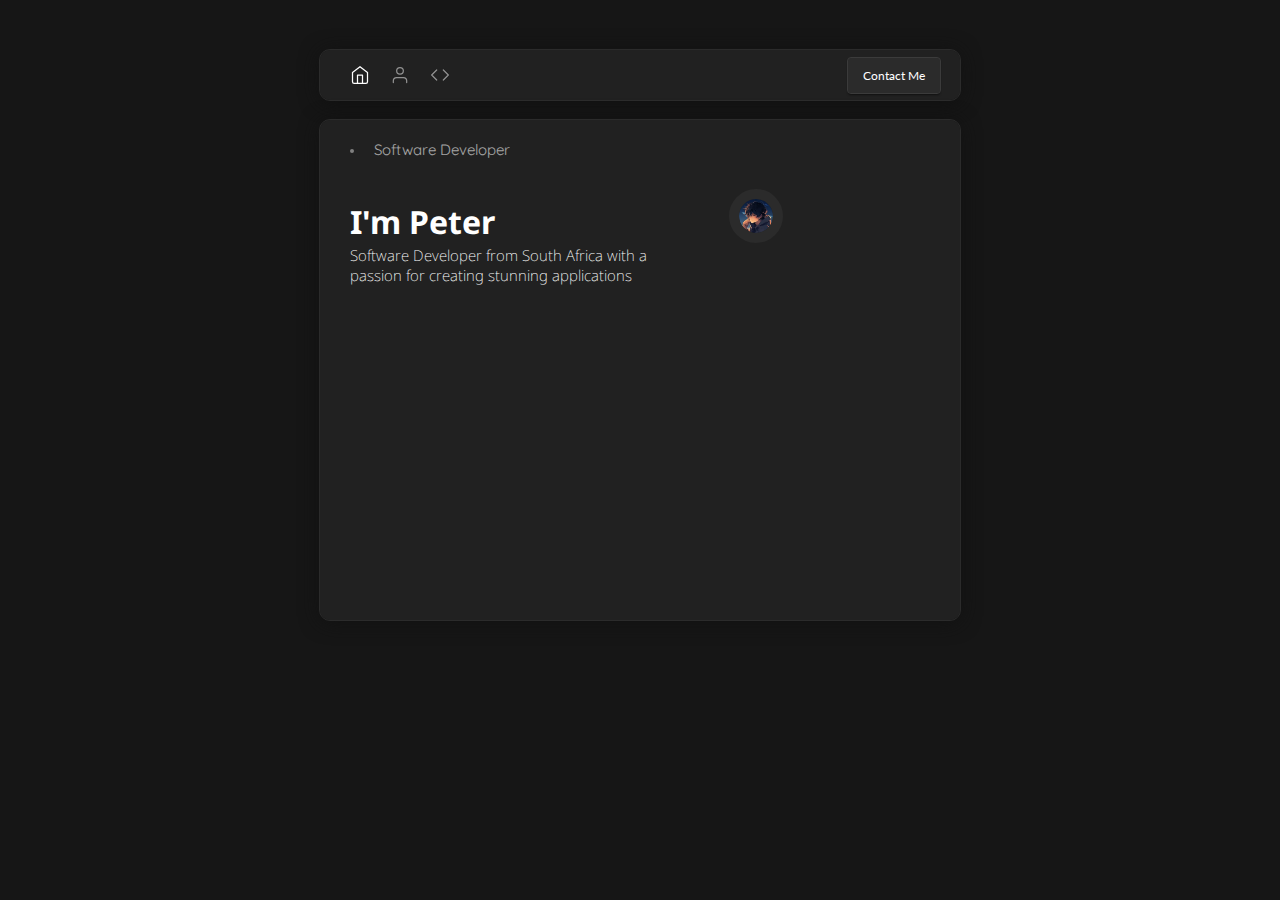
==== src/index.html @ 75a2e940 "feat: new Initial Commit:" ====
<html>
  <head>
    <title>TheOfficialPeter - Website</title>
    <meta name="title" content="TheOfficialPeter" />
    <meta name="description" content="My Personal Website" />
    <meta name="robots" content="index, follow" />
    <meta http-equiv="Content-Type" content="text/html; charset=utf-8" />
    <meta name="language" content="English" />
    <meta name="revisit-after" content="30 days" />
    <meta name="author" content="TheOfficialPeter" />
  </head>
  <link rel="stylesheet" href="main.css" />
  <script src="main.js" type="application/javascript"></script>
  <body>
    <div class="navigation-menu">
      <div class="navigation-menu-left">
        <div id="home" class="navigation-menu-icon"></div>
        <div id="user" class="navigation-menu-icon inactive"></div>
        <div id="code" class="navigation-menu-icon inactive"></div>
      </div>
      <div class="navigation-menu-right">
        <div id="contact-me">Contact Me</div>
      </div>
    </div>

    <div class="content-area">
      <div class="title">
        <div class="bullet"></div>
        <h4>Software Developer</h4>
      </div>

      <div class="persona-section">
        <div>
          <h1 class="name">I'm Peter</h1>
          <h1 class="description">Software Developer from South Africa with a passion for creating stunning applications</h1>
        </div>
        <div>
          <img class="profile" src="images/profile.webp" alt="test">
        </div>
      </div>
    </div>
  </body>
</html>
---- src/main.css ----
@import url('https://fonts.googleapis.com/css2?family=Lato:ital,wght@0,100;0,300;0,400;0,700;0,900;1,100;1,300;1,400;1,700;1,900&family=Quicksand:wght@300..700&display=swap&family=Nunito+Sans:ital,opsz,wght@0,6..12,200..1000;1,6..12,200..1000&display=swap&family=Barlow+Semi+Condensed:ital,wght@0,100;0,200;0,300;0,400;0,500;0,600;0,700;0,800;0,900;1,100;1,200;1,300;1,400;1,500;1,600;1,700;1,800;1,900&family=Noto+Sans:ital,wght@0,100..900;1,100..900');

body {
    margin: 0;
    padding: 0;
    background-color: #161616;
}

/*
Navigation Components
*/

.navigation-menu {
    display: flex;
    justify-content: space-between;
    align-items: center;
    width: 50vw;
    margin-left: calc(50vw/2);
    background-color: #212121;
    border-radius: 10px;
    outline: 1px solid #2B2B2B;
    box-shadow: 0 2px 20px #111111;
    height: 50px;
    margin-top: 50px;
}

.navigation-menu-left {
    display: flex;
    align-items: center;
}

.navigation-menu-right {
    display: flex;
    align-items: center;
}

.navigation-menu-icon {
    position: relative;
    display: inline-block;
    height: 20px;
    width: 20px;
    padding: 10px;
    border-radius: 20px;
    transition: background .5s;
    cursor: pointer;
}

.inactive {
    opacity: .5;
}

.navigation-menu-icon .navigation-menu-icon-tooltip {
    opacity: 0;
    position: absolute;
    text-align: center;
    border-radius: 10px;
    left: calc(-20%);
    right: calc(-20%);
    bottom: -30px;
    font-weight: 300;
    font-size: 12px;
    padding: 5px 7px;
    width: auto;
    color: white;
    background-color: #3b3b3b;
    font-family: Lato;
    transition: all .2s;
}

.navigation-menu-icon:hover .navigation-menu-icon-tooltip {
    opacity: 1;
    transition: all .2s;
}

.inactive:hover {
    opacity: 1;
}

#home {
    margin-left: 20px;
    background-image: url('images/home.svg');
    background-size: cover;
    background-repeat: no-repeat;
    background-origin: content-box;
}

#user {
    background-image: url('images/user.svg');
    background-size: cover;
    background-repeat: no-repeat;
    background-origin: content-box;
}

#code {
    background-image: url('images/code.svg');
    background-size: cover;
    background-repeat: no-repeat;
    background-origin: content-box;
}

#contact-me {
    margin-right: 20px;
    color: white;
    background-color: #2B2B2B;
    padding: 10px 15px;
    outline: 1px solid #3b3b3b;
    border-radius: 3px;
    transition: background .5s;
    cursor: pointer;
    box-shadow: 0 2px 2px #111111;
    font-family: Lato;
    font-size: 12px;
}

#contact-me:hover {
    background-color: #161616;
    transition: background .5s;
}

/*
Content Components
*/

.title {
    display: flex;
    align-items: center;
}

.persona-section {
    display: flex;
    justify-content: space-around;
    flex-direction: row;
    margin-top: 20px;
    margin-left: 30px;
    margin-right: 50px;
}

.name {
    color: white;
    font-family: Noto Sans;
    line-height: 10%;
}

.description {
    color: white;
    font-family: Noto Sans;
    margin-top: 0;
    font-size: 15px;
    font-weight: 200;
    width: 80%;
}

.profile {
    height: auto;
    width: 20%;
    border-radius: 500px;
    outline: 10px solid #2B2B2B
}

.bullet {
    display: inline-flex;
    align-items: center;
    border-radius: 20px;
    height: 4px;
    width: 4px;
    background-color: gray;
    margin-left: 30px;
    margin-top: 3px;
}

h4 {
    display: inline-flex;
    align-items: center;
    color: white;
    opacity: .6;
    font-family: Quicksand;
    font-weight: 400;
    font-size: 15px;
    margin-left: 20px;
}

.content-area {
    background-color: #212121;
    border-radius: 10px;
    outline: 1px solid #2B2B2B;
    box-shadow: 0 2px 20px #111111;
    min-height: 500px;
    margin-top: 20px;
    width: 50vw;
    margin-left: calc(50vw/2);
}

/*
Mobile Styles
*/

.navigation-menu-icon:hover {
    background-color: #2B2B2B;
    transition: background .5s;
}

@media screen and (max-width: 1000px) {
    .navigation-menu {
        width: 75vw;
        margin-left: calc(25vw/2);
    }

    .content-area {
        width: 75vw;
        margin-left: calc(25vw/2);
    }

    .profile {
        float: right;
        width: 200px;
        margin-left: 20px;
    }
}
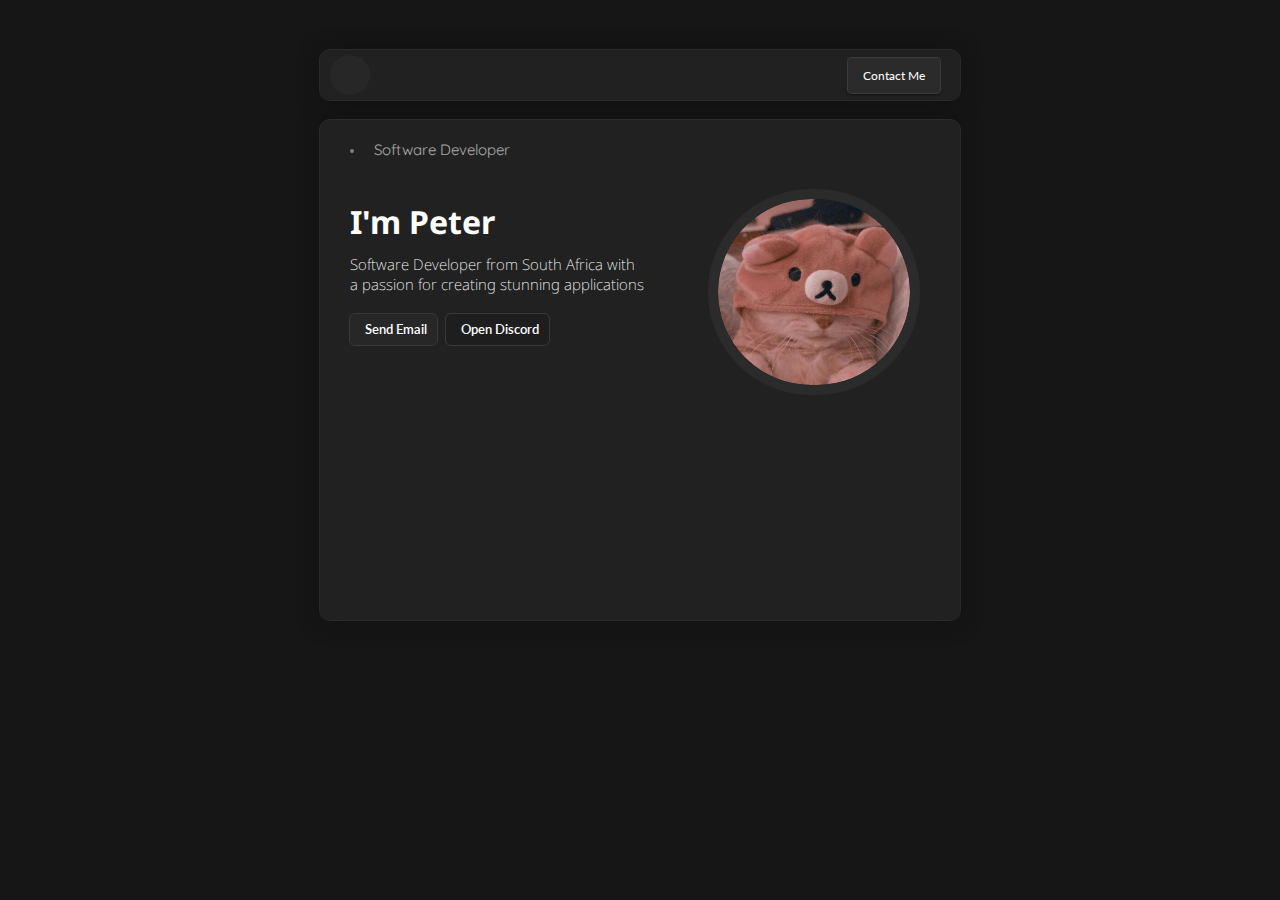
==== commit d7623714: "[+] General Updates" ====
--- a/src/index.html
+++ b/src/index.html
@@ -10,13 +10,14 @@
     <meta name="author" content="TheOfficialPeter" />
   </head>
   <link rel="stylesheet" href="main.css" />
+  <link rel="stylesheet" href="https://cdn.jsdelivr.net/npm/bootstrap-icons@1.11.1/font/bootstrap-icons.css" integrity="sha384-4LISF5TTJX/fLmGSxO53rV4miRxdg84mZsxmO8Rx5jGtp/LbrixFETvWa5a6sESd" crossorigin="anonymous">
   <script src="main.js" type="application/javascript"></script>
   <body>
     <div class="navigation-menu">
       <div class="navigation-menu-left">
-        <div id="home" class="navigation-menu-icon"></div>
-        <div id="user" class="navigation-menu-icon inactive"></div>
-        <div id="code" class="navigation-menu-icon inactive"></div>
+        <div class="bi bi-house navigation-menu-icon"></div>
+        <div class="bi bi-kanban navigation-menu-icon inactive"></div>
+        <div class="bi bi-person navigation-menu-icon inactive"></div>
       </div>
       <div class="navigation-menu-right">
         <div id="contact-me">Contact Me</div>
@@ -29,15 +30,23 @@
         <h4>Software Developer</h4>
       </div>
 
-      <div class="persona-section">
+      <div class="persona-area">
         <div>
           <h1 class="name">I'm Peter</h1>
           <h1 class="description">Software Developer from South Africa with a passion for creating stunning applications</h1>
+          <div class="button-group">
+            <button class="button-hover"><i class="bi bi-envelope"></i> Send Email</button>
+            <button class="dark dark-button-hover"><i class="bi bi-discord"></i> Open Discord</button>
+          </div>
         </div>
         <div>
           <img class="profile" src="images/profile.webp" alt="test">
         </div>
       </div>
+
+      <div class="showcase-area">
+
+      </div>
     </div>
   </body>
 </html>
--- a/src/main.css
+++ b/src/main.css
@@ -26,7 +26,9 @@
 
 .navigation-menu-left {
     display: flex;
-    align-items: center;
+    gap: 10px;
+    align-items: center;
+    margin-left: 10px;
 }
 
 .navigation-menu-right {
@@ -36,16 +38,26 @@
 
 .navigation-menu-icon {
     position: relative;
-    display: inline-block;
+    display: inline-flex;
+    justify-content: center;
+    align-items: center;
     height: 20px;
+    color: white;
     width: 20px;
     padding: 10px;
     border-radius: 20px;
+    background: #272727;
     transition: background .5s;
     cursor: pointer;
 }
 
+.navigation-menu-icon:hover {
+    background-color: #2B2B2B;
+    transition: background .5s;
+}
+
 .inactive {
+    background: transparent;
     opacity: .5;
 }
 
@@ -126,7 +138,7 @@
     align-items: center;
 }
 
-.persona-section {
+.persona-area {
     display: flex;
     justify-content: space-around;
     flex-direction: row;
@@ -144,7 +156,7 @@
 .description {
     color: white;
     font-family: Noto Sans;
-    margin-top: 0;
+    margin-top: 30px;
     font-size: 15px;
     font-weight: 200;
     width: 80%;
@@ -152,7 +164,7 @@
 
 .profile {
     height: auto;
-    width: 20%;
+    width: 15vw;
     border-radius: 500px;
     outline: 10px solid #2B2B2B
 }
@@ -190,14 +202,46 @@
     margin-left: calc(50vw/2);
 }
 
+.button-group {
+  margin-top: 20px;
+}
+
+button {
+  display: inline-flex;
+  justify-content: space-between;
+  gap: 5px;
+  align-items: center;
+  cursor: pointer;
+  background: #272727;
+  outline: 1.2px solid #3a3a3a;
+  border-radius: 5px;
+  color: white;
+  font-family: Lato;
+  margin-right: 5px;
+  border: 0;
+  padding: 7.5px 10px;
+  box-shadow: 0 2px 20px solid #111111;
+  font-weight: 600;
+  transition: background .2s;
+}
+
+.button-hover:hover {
+  background: #111111;
+  transition: background .2s;
+}
+
+.dark-button-hover:hover {
+  background: #111111;
+  transition: background .2s;
+}
+
+.dark {
+  background: rgba(5,5,5,.1);
+}
+
 /*
 Mobile Styles
 */
-
-.navigation-menu-icon:hover {
-    background-color: #2B2B2B;
-    transition: background .5s;
-}
 
 @media screen and (max-width: 1000px) {
     .navigation-menu {
@@ -215,4 +259,4 @@
         width: 200px;
         margin-left: 20px;
     }
-}+}
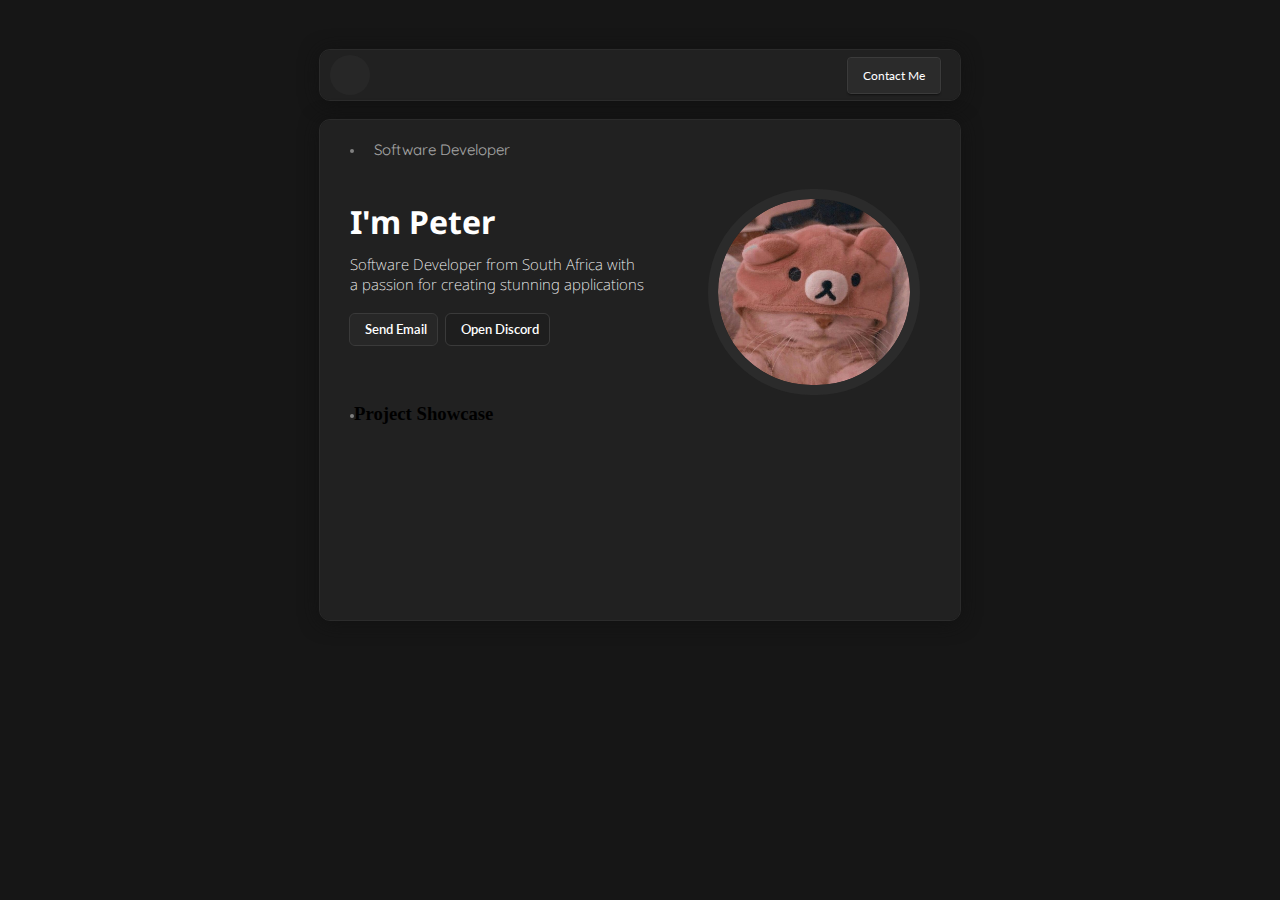
==== commit d4af67a1: "[+] More Updated" ====
--- a/src/index.html
+++ b/src/index.html
@@ -45,7 +45,16 @@
       </div>
 
       <div class="showcase-area">
+        <div class="title">
+          <div class="bullet"></div>
+          <h3>Project Showcase </h3>
+        </div>
 
+        <div class="showcase-group">
+          <div class="showcase-item"></div>
+          <div class="showcase-item"></div>
+          <div class="showcase-item"></div>
+        </div>
       </div>
     </div>
   </body>
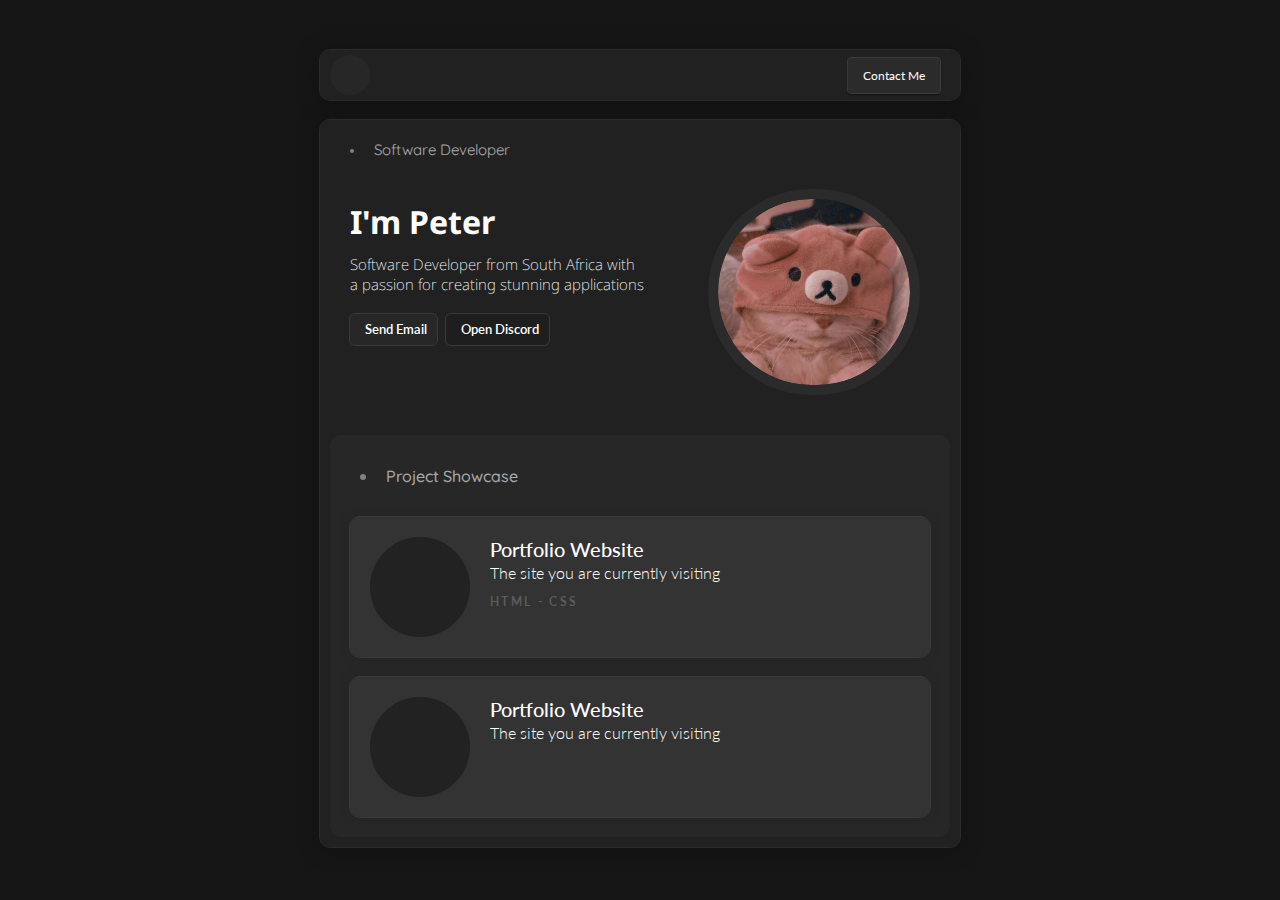
==== commit c9923e5a: "[+] General Update" ====
--- a/src/index.html
+++ b/src/index.html
@@ -51,9 +51,31 @@
         </div>
 
         <div class="showcase-group">
-          <div class="showcase-item"></div>
-          <div class="showcase-item"></div>
-          <div class="showcase-item"></div>
+          <div class="showcase-item">
+            <div class="showcase-image"></div>
+            <div class="content"> 
+              <h1>Portfolio Website</h1> 
+              <h2>The site you are currently visiting</h2> 
+              <ul class="tags">
+                <li>HTML -</li>
+                <li>CSS</li>
+              </ul>
+            </div>
+            <div class="arrow">
+              <a class="bi bi-arrow-up-right-square"></a>
+            </div>
+          </div>
+
+          <div class="showcase-item">
+            <div class="showcase-image"></div>
+            <div class="content"> 
+              <h1>Portfolio Website</h1> 
+              <h2>The site you are currently visiting</h2> 
+            </div>
+            <div class="arrow">
+              <a class="bi bi-arrow-up-right-square"></a>
+            </div>
+          </div>  
         </div>
       </div>
     </div>
--- a/src/main.css
+++ b/src/main.css
@@ -180,6 +180,37 @@
     margin-top: 3px;
 }
 
+.showcase-area .bullet {
+  height: 6px;
+  width: 6px;
+}
+
+.showcase-area h3 {
+    display: inline-flex;
+    align-items: center;
+    color: white;
+    opacity: .6;
+    font-family: Quicksand;
+    font-weight: 500;
+    font-size: 16px;
+    margin-left: 20px;
+}
+
+.showcase-area .title {
+  padding-top: 15px;
+}
+
+.showcase-group {
+  display: flex;
+  gap: 20px;
+  flex-direction: column;
+  justify-content: center;
+  margin-left: 20px;
+  margin-right: 20px;
+  margin-top: 15px;
+  padding-bottom: 20px;
+}
+
 h4 {
     display: inline-flex;
     align-items: center;
@@ -200,6 +231,7 @@
     margin-top: 20px;
     width: 50vw;
     margin-left: calc(50vw/2);
+    padding-bottom: 10px;
 }
 
 .button-group {
@@ -239,6 +271,87 @@
   background: rgba(5,5,5,.1);
 }
 
+.showcase-area {
+  margin-top: 50px;
+  margin-left: 10px;
+  margin-right: 10px;
+  min-height: 200px;
+  background: #272727;
+  border-radius: 10px;
+}
+
+.showcase-item {
+  position: relative;
+  display: flex;
+  gap: 20px;
+  align-items: flex-start;
+  background: #333333;
+  box-shadow: 0 0 10px 0 #222222;
+  border-radius: 10px;
+  width: 100%;
+  outline: 1px solid #3a3a3a;
+  padding: 20px 0;
+}
+
+.showcase-item .showcase-image {
+  display: inline-flex;
+  height: 100px;
+  width: 100px;
+  background: #222222;
+  border-radius: 500px;
+  margin-left: 20px;
+}
+
+.showcase-item .content {
+  display: inline-flex;
+  flex-direction: column; 
+  gap: 2px;
+}
+
+.showcase-item h1 {
+  font-size: 20px;
+  font-family: Lato;
+  color: white;
+  margin: 0;
+  font-weight: 500;
+}
+
+.showcase-item h2 {
+  font-size: 16px;
+  padding: 0;
+  margin: 0;
+  font-family: Lato;
+  color: white;
+  font-weight: 300;
+}
+
+.showcase-item .tags {
+  margin-top: 10px;
+  list-style-type: none;
+  color: white;
+  font-size: 12px;
+  letter-spacing: .2em;
+  font-weight: 600;
+  font-family: Lato;
+  padding: 0;
+  display: flex;
+  flex-direction: row;
+  opacity: .2;
+  gap: 5px;
+}
+
+.showcase-item .arrow {
+  position: absolute;
+  display: flex;
+  right: 20px;
+  top: 0;
+  bottom: 0;
+  align-items: center;
+  float: right;
+  color: white;
+  font-size: 30px;
+}
+
 /*
 Mobile Styles
 */
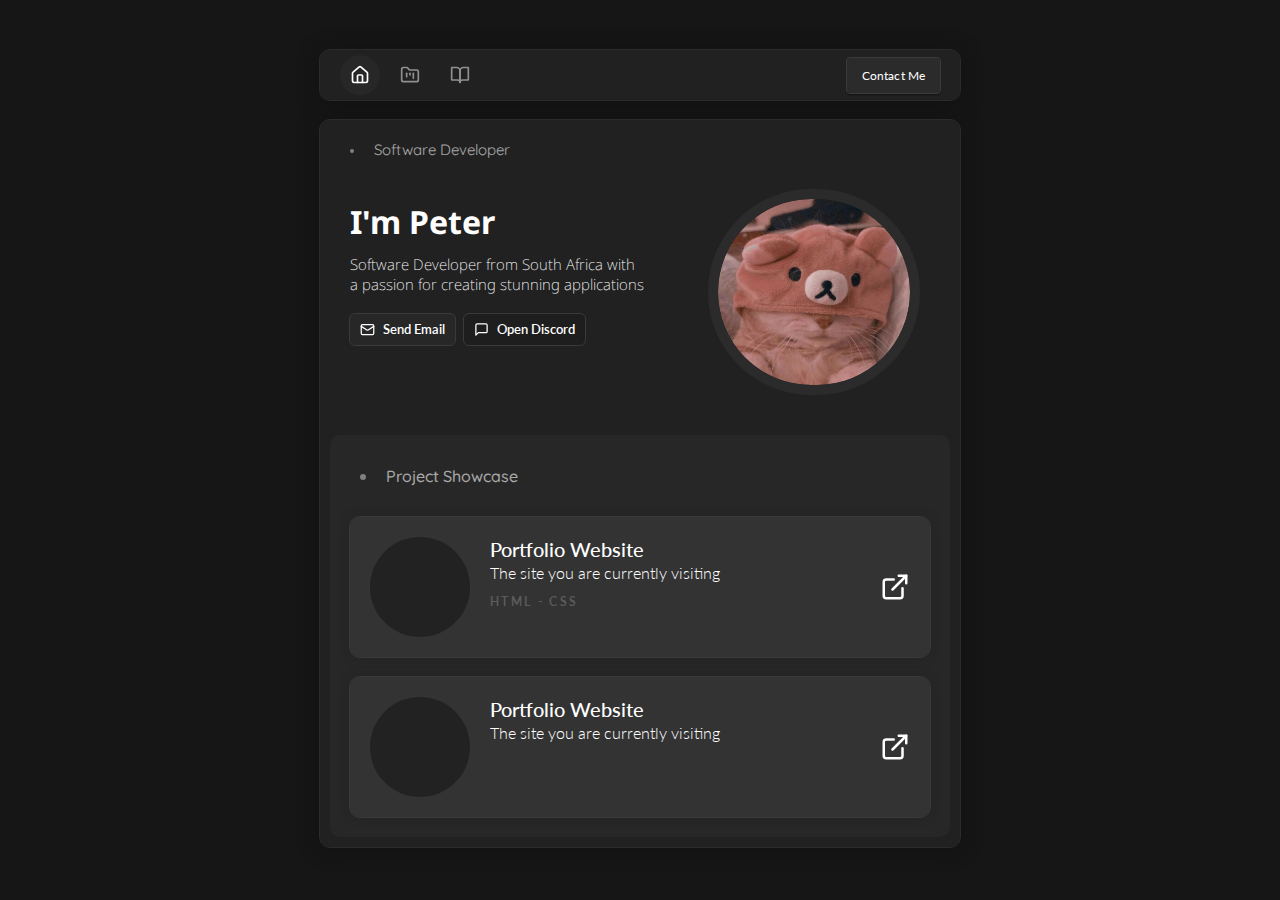
==== commit be7e8196: "[+] Added more stuff. STABLE" ====
--- a/src/index.html
+++ b/src/index.html
@@ -10,14 +10,13 @@
     <meta name="author" content="TheOfficialPeter" />
   </head>
   <link rel="stylesheet" href="main.css" />
-  <link rel="stylesheet" href="https://cdn.jsdelivr.net/npm/bootstrap-icons@1.11.1/font/bootstrap-icons.css" integrity="sha384-4LISF5TTJX/fLmGSxO53rV4miRxdg84mZsxmO8Rx5jGtp/LbrixFETvWa5a6sESd" crossorigin="anonymous">
   <script src="main.js" type="application/javascript"></script>
   <body>
     <div class="navigation-menu">
       <div class="navigation-menu-left">
-        <div class="bi bi-house navigation-menu-icon"></div>
-        <div class="bi bi-kanban navigation-menu-icon inactive"></div>
-        <div class="bi bi-person navigation-menu-icon inactive"></div>
+        <div id="home" class="navigation-menu-icon"></div>
+        <div id="showcase" class="navigation-menu-icon inactive"></div>
+        <div id="profile" class="navigation-menu-icon inactive"></div>
       </div>
       <div class="navigation-menu-right">
         <div id="contact-me">Contact Me</div>
@@ -35,8 +34,8 @@
           <h1 class="name">I'm Peter</h1>
           <h1 class="description">Software Developer from South Africa with a passion for creating stunning applications</h1>
           <div class="button-group">
-            <button class="button-hover"><i class="bi bi-envelope"></i> Send Email</button>
-            <button class="dark dark-button-hover"><i class="bi bi-discord"></i> Open Discord</button>
+            <button class="button-hover"><i id="email"></i> Send Email</button>
+            <button class="dark dark-button-hover"><i id="discord"></i> Open Discord</button>
           </div>
         </div>
         <div>
@@ -62,7 +61,7 @@
               </ul>
             </div>
             <div class="arrow">
-              <a class="bi bi-arrow-up-right-square"></a>
+              <div class="inner-arrow"></div>
             </div>
           </div>
 
@@ -73,7 +72,7 @@
               <h2>The site you are currently visiting</h2> 
             </div>
             <div class="arrow">
-              <a class="bi bi-arrow-up-right-square"></a>
+              <div class="inner-arrow"></div>
             </div>
           </div>  
         </div>
--- a/src/main.css
+++ b/src/main.css
@@ -89,22 +89,40 @@
 }
 
 #home {
-    margin-left: 20px;
-    background-image: url('images/home.svg');
+    margin-left: 10px;
+    background-image: url('images/house.svg');
     background-size: cover;
     background-repeat: no-repeat;
     background-origin: content-box;
 }
 
-#user {
-    background-image: url('images/user.svg');
+#showcase {
+    background-image: url('images/showcase.svg');
     background-size: cover;
     background-repeat: no-repeat;
     background-origin: content-box;
 }
 
-#code {
-    background-image: url('images/code.svg');
+#profile {
+    background-image: url('images/profile.svg');
+    background-size: cover;
+    background-repeat: no-repeat;
+    background-origin: content-box;
+}
+
+#email {
+    width: 15px;
+    height: 15px;
+    background-image: url('images/email.svg');
+    background-size: cover;
+    background-repeat: no-repeat;
+    background-origin: content-box;
+}
+
+#discord {
+    width: 15px;
+    height: 15px;
+    background-image: url('images/discord.svg');
     background-size: cover;
     background-repeat: no-repeat;
     background-origin: content-box;
@@ -121,6 +139,7 @@
     cursor: pointer;
     box-shadow: 0 2px 2px #111111;
     font-family: Lato;
+    letter-spacing: .01em;
     font-size: 12px;
 }
 
@@ -241,7 +260,7 @@
 button {
   display: inline-flex;
   justify-content: space-between;
-  gap: 5px;
+  gap: 8px;
   align-items: center;
   cursor: pointer;
   background: #272727;
@@ -348,8 +367,24 @@
   bottom: 0;
   align-items: center;
   float: right;
-  color: white;
-  font-size: 30px;
+}
+
+.inner-arrow {
+  height: 30px;
+  width: 30px;
+  background: url("./images/arrow.svg");
+  background-size: contain;
+  background-position: center;
+  cursor: pointer;
+  background-repeat: no-repeat;
+  transition: all .2s;
+}
+
+
+.inner-arrow:hover {
+  height: 35px;
+  width: 35px;
+  transition: all .2s;
 }
 
 /*
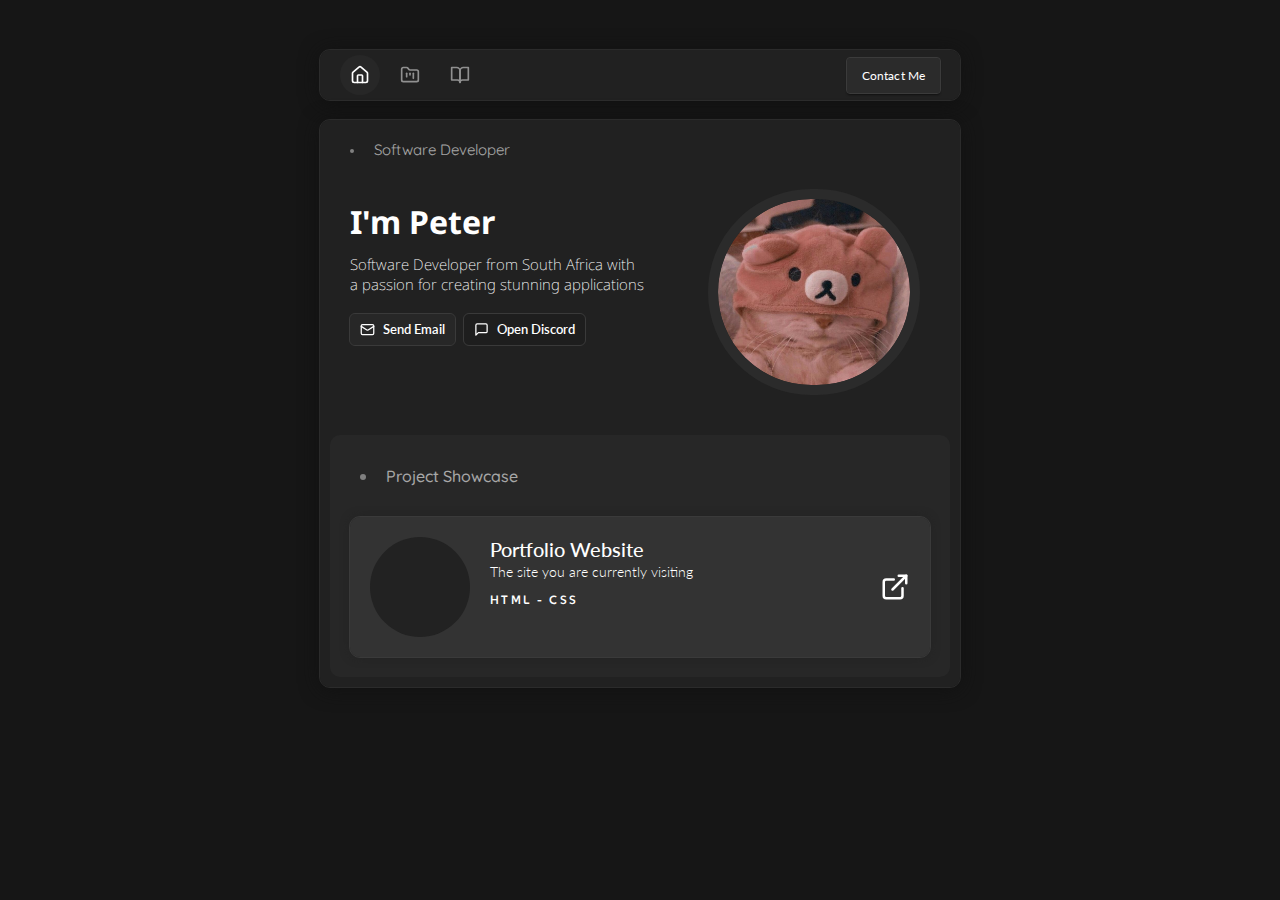
==== commit 488817ed: "[+] General Update" ====
--- a/src/index.html
+++ b/src/index.html
@@ -1,82 +1,79 @@
 <html>
-  <head>
-    <title>TheOfficialPeter - Website</title>
-    <meta name="title" content="TheOfficialPeter" />
-    <meta name="description" content="My Personal Website" />
-    <meta name="robots" content="index, follow" />
-    <meta http-equiv="Content-Type" content="text/html; charset=utf-8" />
-    <meta name="language" content="English" />
-    <meta name="revisit-after" content="30 days" />
-    <meta name="author" content="TheOfficialPeter" />
-  </head>
-  <link rel="stylesheet" href="main.css" />
-  <script src="main.js" type="application/javascript"></script>
-  <body>
-    <div class="navigation-menu">
-      <div class="navigation-menu-left">
-        <div id="home" class="navigation-menu-icon"></div>
+
+<head>
+  <title>TheOfficialPeter - Website</title>
+  <meta name="title" content="TheOfficialPeter" />
+  <meta name="description" content="My Personal Website" />
+  <meta name="robots" content="index, follow" />
+  <meta http-equiv="Content-Type" content="text/html; charset=utf-8" />
+  <meta name="language" content="English" />
+  <meta name="revisit-after" content="30 days" />
+  <meta name="author" content="TheOfficialPeter" />
+</head>
+<link rel="stylesheet" href="main.css" />
+<script src="main.js" type="application/javascript"></script>
+
+<body>
+  <div class="navigation-menu">
+    <div class="navigation-menu-left">
+      <div id="home" class="navigation-menu-icon"></div>
+      <a href="showcase.html">
         <div id="showcase" class="navigation-menu-icon inactive"></div>
+      </a>
+      <a href="about.html">
         <div id="profile" class="navigation-menu-icon inactive"></div>
+      </a>
+    </div>
+    <div class="navigation-menu-right">
+      <div id="contact-me">Contact Me</div>
+    </div>
+  </div>
+
+  <div class="content-area">
+    <div class="title">
+      <div class="bullet"></div>
+      <h4>Software Developer</h4>
+    </div>
+
+    <div class="persona-area">
+      <div>
+        <h1 class="name">I'm Peter</h1>
+        <h1 class="description">Software Developer from South Africa with a passion for creating stunning applications
+        </h1>
+        <div class="button-group">
+          <button class="button-hover"><i id="email"></i> Send Email</button>
+          <button class="dark dark-button-hover"><i id="discord"></i> Open Discord</button>
+        </div>
       </div>
-      <div class="navigation-menu-right">
-        <div id="contact-me">Contact Me</div>
+      <div>
+        <img class="profile" src="images/profile.webp" alt="test">
       </div>
     </div>
 
-    <div class="content-area">
+    <div class="showcase-area">
       <div class="title">
         <div class="bullet"></div>
-        <h4>Software Developer</h4>
+        <h3>Project Showcase </h3>
       </div>
 
-      <div class="persona-area">
-        <div>
-          <h1 class="name">I'm Peter</h1>
-          <h1 class="description">Software Developer from South Africa with a passion for creating stunning applications</h1>
-          <div class="button-group">
-            <button class="button-hover"><i id="email"></i> Send Email</button>
-            <button class="dark dark-button-hover"><i id="discord"></i> Open Discord</button>
+      <div class="showcase-group">
+        <div class="showcase-item">
+          <div class="showcase-image"></div>
+          <div class="content">
+            <h1>Portfolio Website</h1>
+            <h2>The site you are currently visiting</h2>
+            <ul class="tags">
+              <li>HTML -</li>
+              <li>CSS</li>
+            </ul>
           </div>
-        </div>
-        <div>
-          <img class="profile" src="images/profile.webp" alt="test">
-        </div>
-      </div>
-
-      <div class="showcase-area">
-        <div class="title">
-          <div class="bullet"></div>
-          <h3>Project Showcase </h3>
-        </div>
-
-        <div class="showcase-group">
-          <div class="showcase-item">
-            <div class="showcase-image"></div>
-            <div class="content"> 
-              <h1>Portfolio Website</h1> 
-              <h2>The site you are currently visiting</h2> 
-              <ul class="tags">
-                <li>HTML -</li>
-                <li>CSS</li>
-              </ul>
-            </div>
-            <div class="arrow">
-              <div class="inner-arrow"></div>
-            </div>
+          <div class="arrow">
+            <div class="inner-arrow"></div>
           </div>
-
-          <div class="showcase-item">
-            <div class="showcase-image"></div>
-            <div class="content"> 
-              <h1>Portfolio Website</h1> 
-              <h2>The site you are currently visiting</h2> 
-            </div>
-            <div class="arrow">
-              <div class="inner-arrow"></div>
-            </div>
-          </div>  
         </div>
       </div>
     </div>
-  </body>
+  </div>
+</body>
+
 </html>
--- a/src/main.css
+++ b/src/main.css
@@ -1,4 +1,4 @@
-@import url('https://fonts.googleapis.com/css2?family=Lato:ital,wght@0,100;0,300;0,400;0,700;0,900;1,100;1,300;1,400;1,700;1,900&family=Quicksand:wght@300..700&display=swap&family=Nunito+Sans:ital,opsz,wght@0,6..12,200..1000;1,6..12,200..1000&display=swap&family=Barlow+Semi+Condensed:ital,wght@0,100;0,200;0,300;0,400;0,500;0,600;0,700;0,800;0,900;1,100;1,200;1,300;1,400;1,500;1,600;1,700;1,800;1,900&family=Noto+Sans:ital,wght@0,100..900;1,100..900');
+@import url('https://fonts.googleapis.com/css2?family=Lato:ital,wght@0,100;0,300;0,400;0,700;0,900;1,100;1,300;1,400;1,700;1,900&family=Quicksand:wght@300..700&display=swap&family=Nunito+Sans:ital,opsz,wght@0,6..12,200..1000;1,6..12,200..1000&display=swap&family=Barlow+Semi+Condensed:ital,wght@0,100;0,200;0,300;0,400;0,500;0,600;0,700;0,800;0,900;1,100;1,200;1,300;1,400;1,500;1,600;1,700;1,800;1,900&family=Noto+Sans:ital,wght@0,100..900;1,100..900&family=Noto+Sans:ital,wght@0,100..900;1,100..900&display=swap&family=SUSE:wght@100..800&display=swap');
 
 body {
     margin: 0;
@@ -166,6 +166,14 @@
     margin-right: 50px;
 }
 
+.persona-area-left {
+  justify-content: flex-start;
+
+  .description {
+    width: 75%;
+  }
+}
+
 .name {
     color: white;
     font-family: Noto Sans;
@@ -178,7 +186,7 @@
     margin-top: 30px;
     font-size: 15px;
     font-weight: 200;
-    width: 80%;
+    width: 100%;
 }
 
 .profile {
@@ -215,7 +223,7 @@
     margin-left: 20px;
 }
 
-.showcase-area .title {
+.showcase-area .title, .blog-area .title {
   padding-top: 15px;
 }
 
@@ -299,11 +307,46 @@
   border-radius: 10px;
 }
 
+.blog-area {
+  margin-top: 50px;
+  margin-left: 10px;
+  margin-right: 10px;
+  min-height: 200px;
+  background: #272727;
+  border-radius: 10px;
+}
+
+.blog-group {
+  display: flex;
+  gap: 20px;
+  flex-direction: column;
+  justify-content: center;
+  margin-left: 20px;
+  margin-right: 20px;
+  margin-top: 15px;
+  padding-bottom: 20px;
+}
+
 .showcase-item {
   position: relative;
   display: flex;
   gap: 20px;
   align-items: flex-start;
+  flex-wrap: wrap;
+  background: #333333;
+  box-shadow: 0 0 10px 0 #222222;
+  border-radius: 10px;
+  width: 100%;
+  outline: 1px solid #3a3a3a;
+  padding: 20px 0;
+}
+
+.blog-item {
+  position: relative;
+  display: flex;
+  gap: 20px;
+  align-items: flex-start;
+  flex-wrap: wrap;
   background: #333333;
   box-shadow: 0 0 10px 0 #222222;
   border-radius: 10px;
@@ -321,10 +364,381 @@
   margin-left: 20px;
 }
 
+.showcase-item .content, .blog-item .content {
+  display: inline-flex;
+  flex-direction: column; 
+  gap: 2px;
+  width: 70%;
+}
+
+.showcase-item h1, .blog-item h1 {
+  font-size: 20px;
+  font-family: Lato;
+  color: white;
+  margin: 0;
+  font-weight: 500;
+}
+
+.showcase-item h2, .blog-item h2 {
+  font-size: 16px;
+  padding: 0;
+  margin: 0;
+  font-family: lato;
+  color: white;
+  font-weight: 300;
+}
+
+.blog-item h2 {
+  margin-top: 10px;
+  font-size: 14px;
+  letter-spacing: .1em;
+  font-family: SUSE;
+}
+
+.showcase-item h3, .blog-item h3 {
+  font-size: 16px;
+  padding: 0;
+  margin: 0 10px 0 10px;
+  font-family: lato;
+  color: white;
+  font-weight: 300;
+}
+
+body {
+    margin: 0;
+    padding: 0;
+    background-color: #161616;
+}
+
+/*
+Navigation Components
+*/
+
+.navigation-menu {
+    display: flex;
+    justify-content: space-between;
+    align-items: center;
+    width: 50vw;
+    margin-left: calc(50vw/2);
+    background-color: #212121;
+    border-radius: 10px;
+    outline: 1px solid #2B2B2B;
+    box-shadow: 0 2px 20px #111111;
+    height: 50px;
+    margin-top: 50px;
+}
+
+.navigation-menu-left {
+    display: flex;
+    gap: 10px;
+    align-items: center;
+    margin-left: 10px;
+}
+
+.navigation-menu-right {
+    display: flex;
+    align-items: center;
+}
+
+.navigation-menu-icon {
+    position: relative;
+    display: inline-flex;
+    justify-content: center;
+    align-items: center;
+    height: 20px;
+    color: white;
+    width: 20px;
+    padding: 10px;
+    border-radius: 20px;
+    background: #272727;
+    transition: background .5s;
+    cursor: pointer;
+}
+
+.navigation-menu-icon:hover {
+    background-color: #2B2B2B;
+    transition: background .5s;
+}
+
+.inactive {
+    background: transparent;
+    opacity: .5;
+}
+
+.navigation-menu-icon .navigation-menu-icon-tooltip {
+    opacity: 0;
+    position: absolute;
+    text-align: center;
+    border-radius: 10px;
+    left: calc(-20%);
+    right: calc(-20%);
+    bottom: -30px;
+    font-weight: 300;
+    font-size: 12px;
+    padding: 5px 7px;
+    width: auto;
+    color: white;
+    background-color: #3b3b3b;
+    font-family: Lato;
+    transition: all .2s;
+}
+
+.navigation-menu-icon:hover .navigation-menu-icon-tooltip {
+    opacity: 1;
+    transition: all .2s;
+}
+
+.inactive:hover {
+    opacity: 1;
+}
+
+#home {
+    margin-left: 10px;
+    background-image: url('images/house.svg');
+    background-size: cover;
+    background-repeat: no-repeat;
+    background-origin: content-box;
+}
+
+#showcase {
+    background-image: url('images/showcase.svg');
+    background-size: cover;
+    background-repeat: no-repeat;
+    background-origin: content-box;
+}
+
+#profile {
+    background-image: url('images/profile.svg');
+    background-size: cover;
+    background-repeat: no-repeat;
+    background-origin: content-box;
+}
+
+#email {
+    width: 15px;
+    height: 15px;
+    background-image: url('images/email.svg');
+    background-size: cover;
+    background-repeat: no-repeat;
+    background-origin: content-box;
+}
+
+#discord {
+    width: 15px;
+    height: 15px;
+    background-image: url('images/discord.svg');
+    background-size: cover;
+    background-repeat: no-repeat;
+    background-origin: content-box;
+}
+
+#contact-me {
+    margin-right: 20px;
+    color: white;
+    background-color: #2B2B2B;
+    padding: 10px 15px;
+    outline: 1px solid #3b3b3b;
+    border-radius: 3px;
+    transition: background .5s;
+    cursor: pointer;
+    box-shadow: 0 2px 2px #111111;
+    font-family: Lato;
+    letter-spacing: .01em;
+    font-size: 12px;
+}
+
+#contact-me:hover {
+    background-color: #161616;
+    transition: background .5s;
+}
+
+/*
+Content Components
+*/
+
+.title {
+    display: flex;
+    align-items: center;
+}
+
+.persona-area {
+    display: flex;
+    justify-content: space-around;
+    flex-direction: row;
+    margin-top: 20px;
+    margin-left: 30px;
+    margin-right: 50px;
+}
+
+.persona-area-left {
+  justify-content: flex-start;
+
+  .description {
+    width: 75%;
+  }
+}
+
+.name {
+    color: white;
+    font-family: Noto Sans;
+    line-height: 10%;
+}
+
+.description {
+    color: white;
+    font-family: Noto Sans;
+    margin-top: 30px;
+    font-size: 15px;
+    font-weight: 200;
+    width: 80%;
+}
+
+.profile {
+    height: auto;
+    width: 15vw;
+    border-radius: 500px;
+    outline: 10px solid #2B2B2B
+}
+
+.bullet {
+    display: inline-flex;
+    align-items: center;
+    border-radius: 20px;
+    height: 4px;
+    width: 4px;
+    background-color: gray;
+    margin-left: 30px;
+    margin-top: 3px;
+}
+
+.showcase-area .bullet, .blog-area .bullet {
+  height: 6px;
+  width: 6px;
+}
+
+.showcase-area h3, .blog-area h3 {
+    display: inline-flex;
+    align-items: center;
+    color: white;
+    opacity: .6;
+    font-family: Quicksand;
+    font-weight: 500;
+    font-size: 16px;
+    margin-left: 20px;
+}
+
+.showcase-area .title, .blog-area .title {
+  padding-top: 15px;
+}
+
+h4 {
+    display: inline-flex;
+    align-items: center;
+    color: white;
+    opacity: .6;
+    font-family: Quicksand;
+    font-weight: 400;
+    font-size: 15px;
+    margin-left: 20px;
+}
+
+.content-area {
+    background-color: #212121;
+    border-radius: 10px;
+    outline: 1px solid #2B2B2B;
+    box-shadow: 0 2px 20px #111111;
+    min-height: 500px;
+    margin-top: 20px;
+    width: 50vw;
+    margin-left: calc(50vw/2);
+    padding-bottom: 10px;
+}
+
+.button-group {
+  margin-top: 20px;
+}
+
+button {
+  display: inline-flex;
+  justify-content: space-between;
+  gap: 8px;
+  align-items: center;
+  cursor: pointer;
+  background: #272727;
+  outline: 1.2px solid #3a3a3a;
+  border-radius: 5px;
+  color: white;
+  font-family: Lato;
+  margin-right: 5px;
+  border: 0;
+  padding: 7.5px 10px;
+  box-shadow: 0 2px 20px solid #111111;
+  font-weight: 600;
+  transition: background .2s;
+}
+
+.button-hover:hover {
+  background: #111111;
+  transition: background .2s;
+}
+
+.dark-button-hover:hover {
+  background: #111111;
+  transition: background .2s;
+}
+
+.dark {
+  background: rgba(5,5,5,.1);
+}
+
+.showcase-area {
+  margin-top: 50px;
+  margin-left: 10px;
+  margin-right: 10px;
+  min-height: 200px;
+  background: #272727;
+  border-radius: 10px;
+}
+
+.showcase-group {
+  display: flex;
+  gap: 20px;
+  flex-direction: column;
+  justify-content: center;
+  margin-left: 20px;
+  margin-right: 20px;
+  margin-top: 15px;
+  padding-bottom: 20px;
+}
+
+.showcase-item {
+  position: relative;
+  display: flex;
+  gap: 20px;
+  align-items: flex-start;
+  flex-wrap: wrap;
+  background: #333333;
+  box-shadow: 0 0 10px 0 #222222;
+  border-radius: 10px;
+  width: 100%;
+  outline: 1px solid #3a3a3a;
+  padding: 20px 0;
+}
+
+.showcase-item .showcase-image {
+  display: inline-flex;
+  height: 100px;
+  width: 100px;
+  background: #222222;
+  border-radius: 500px;
+  margin-left: 20px;
+}
+
 .showcase-item .content {
   display: inline-flex;
   flex-direction: column; 
   gap: 2px;
+  width: 70%;
 }
 
 .showcase-item h1 {
@@ -336,26 +750,25 @@
 }
 
 .showcase-item h2 {
-  font-size: 16px;
+  font-size: 14px;
   padding: 0;
   margin: 0;
-  font-family: Lato;
+  font-family: lato;
   color: white;
   font-weight: 300;
 }
 
-.showcase-item .tags {
+.showcase-item .tags, .blog-item .tags {
   margin-top: 10px;
   list-style-type: none;
   color: white;
   font-size: 12px;
   letter-spacing: .2em;
   font-weight: 600;
-  font-family: Lato;
+  font-family: SUSE;
   padding: 0;
   display: flex;
   flex-direction: row;
-  opacity: .2;
   gap: 5px;
 }
 
@@ -408,3 +821,53 @@
         margin-left: 20px;
     }
 }
+
+.showcase-item .arrow {
+  position: absolute;
+  display: flex;
+  right: 20px;
+  top: 0;
+  bottom: 0;
+  align-items: center;
+  float: right;
+}
+
+.inner-arrow {
+  height: 30px;
+  width: 30px;
+  background: url("./images/arrow.svg");
+  background-size: contain;
+  background-position: center;
+  cursor: pointer;
+  background-repeat: no-repeat;
+  transition: all .2s;
+}
+
+
+.inner-arrow:hover {
+  height: 35px;
+  width: 35px;
+  transition: all .2s;
+}
+
+/*
+Mobile Styles
+*/
+
+@media screen and (max-width: 1000px) {
+    .navigation-menu {
+        width: 75vw;
+        margin-left: calc(25vw/2);
+    }
+
+    .content-area {
+        width: 75vw;
+        margin-left: calc(25vw/2);
+    }
+
+    .profile {
+        float: right;
+        width: 200px;
+        margin-left: 20px;
+    }
+}
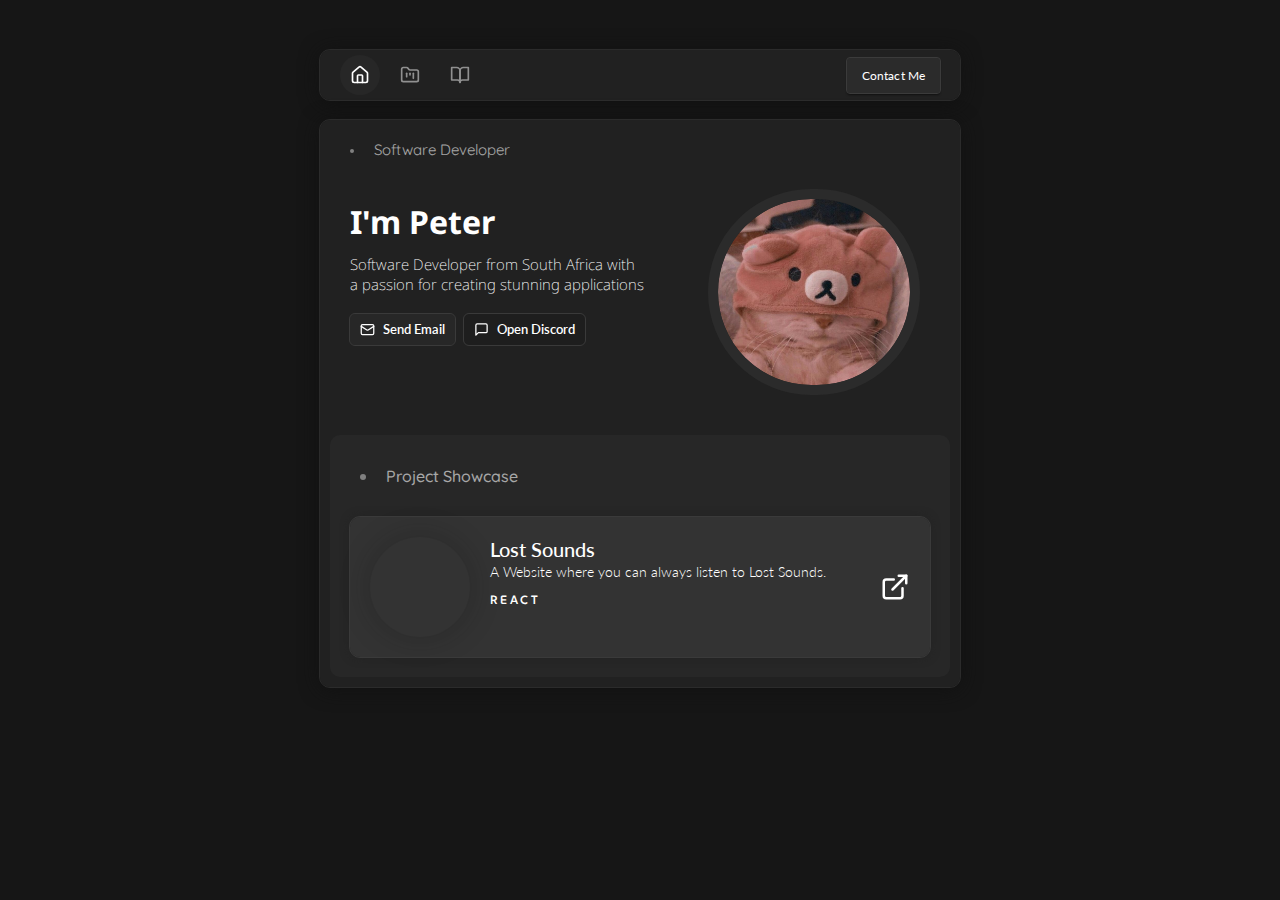
==== commit 4529998b: "Made some updates and add Lost Sounds Project" ====
--- a/src/index.html
+++ b/src/index.html
@@ -57,20 +57,20 @@
       </div>
 
       <div class="showcase-group">
-        <div class="showcase-item">
-          <div class="showcase-image"></div>
+				<div class="showcase-item">
+          <div class="showcase-image" style="background: url(https://i1.sndcdn.com/avatars-XSfHqfcfvwgmxNwy-g7Dk4w-t500x500.jpg); background-size: cover; background-position: center;"></div>
           <div class="content">
-            <h1>Portfolio Website</h1>
-            <h2>The site you are currently visiting</h2>
+            <h1>Lost Sounds</h1>
+            <h2>A Website where you can always listen to Lost Sounds.</h2>
             <ul class="tags">
-              <li>HTML -</li>
-              <li>CSS</li>
+              <li>REACT</li>
             </ul>
           </div>
           <div class="arrow">
             <div class="inner-arrow"></div>
           </div>
         </div>
+
       </div>
     </div>
   </div>
--- a/src/main.css
+++ b/src/main.css
@@ -362,6 +362,14 @@
   background: #222222;
   border-radius: 500px;
   margin-left: 20px;
+	box-shadow: 0 0 30px rgba(20,20,20,.3);
+	transition: all .2s;
+}
+
+.showcase-item .showcase-image:hover {
+	padding: 2px;
+	cursor: pointer;
+	transition: all .2s;
 }
 
 .showcase-item .content, .blog-item .content {
@@ -729,7 +737,6 @@
   display: inline-flex;
   height: 100px;
   width: 100px;
-  background: #222222;
   border-radius: 500px;
   margin-left: 20px;
 }
@@ -738,7 +745,7 @@
   display: inline-flex;
   flex-direction: column; 
   gap: 2px;
-  width: 70%;
+  width: 60%;
 }
 
 .showcase-item h1 {
